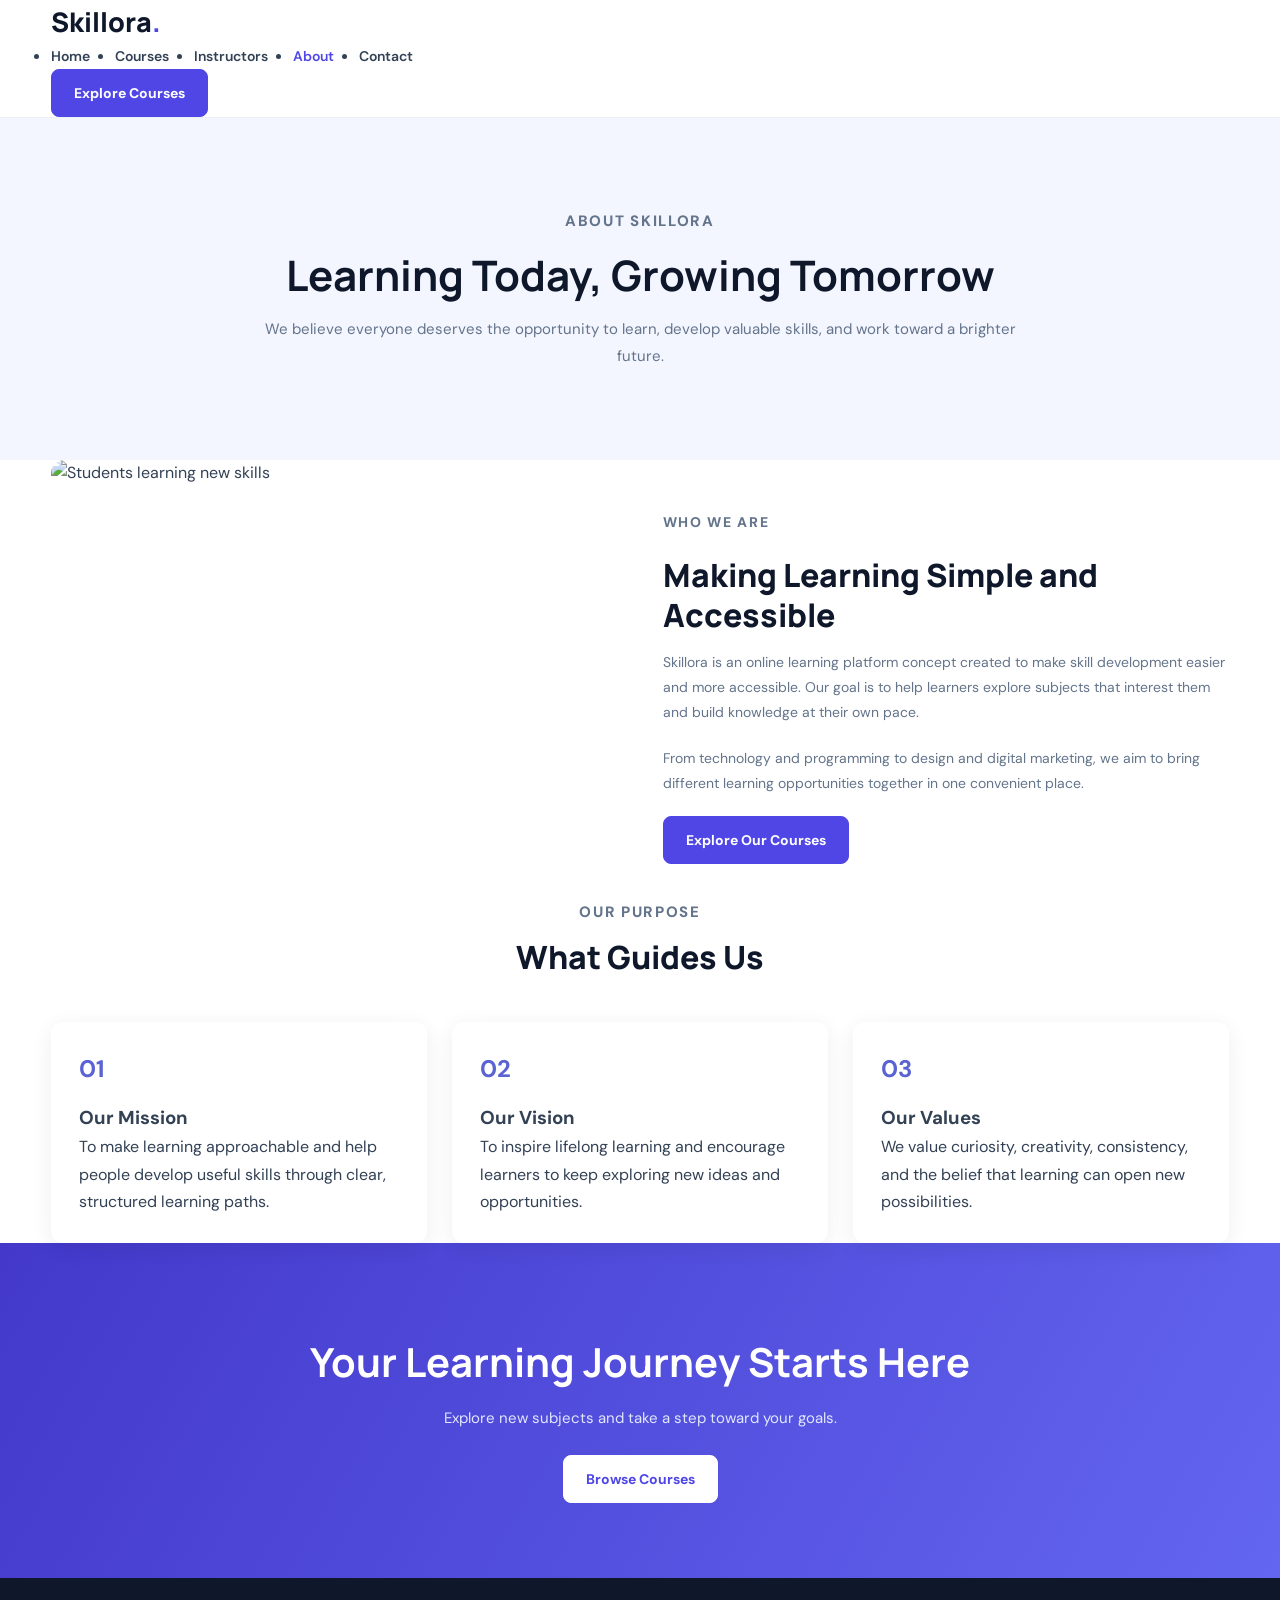
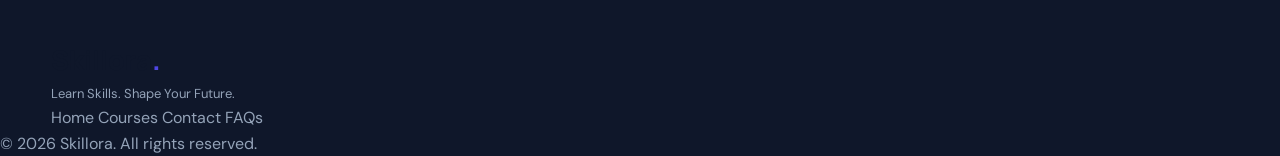
==== pages/about.html @ 46041cdc "add contact page" ====
<!DOCTYPE html>
<html lang="en">
<head>
    <meta charset="UTF-8">
    <meta name="viewport" content="width=device-width, initial-scale=1.0">
    <title>About Us | Skillora</title>
    <link rel="stylesheet" href="../style.css">
</head>
<body>

    <!-- Navbar -->
    <header class="navbar">
        <div class="container nav-container">
            <a href="../index.html" class="logo">Skillora<span>.</span></a>

            <nav>
                <ul class="nav-links">
                    <li><a href="../index.html">Home</a></li>
                    <li><a href="courses.html">Courses</a></li>
                    <li><a href="instructors.html">Instructors</a></li>
                    <li><a href="about.html" class="active">About</a></li>
                    <li><a href="contact.html">Contact</a></li>
                </ul>
            </nav>

            <a href="courses.html" class="btn btn-primary">Explore Courses</a>
        </div>
    </header>

    <!-- Hero -->
    <section class="page-hero">
        <div class="container">
            <p class="section-label">ABOUT SKILLORA</p>
            <h1>Learning Today, Growing Tomorrow</h1>
            <p>
                We believe everyone deserves the opportunity to learn,
                develop valuable skills, and work toward a brighter future.
            </p>
        </div>
    </section>

    <!-- About Content -->
    <section class="about-section section-padding">
        <div class="container about-container">

            <div class="about-image">
                <img src="../assets/images/learning.jpg"
                     alt="Students learning new skills">
            </div>

            <div class="about-content">
                <p class="section-label">WHO WE ARE</p>
                <h2>Making Learning Simple and Accessible</h2>

                <p>
                    Skillora is an online learning platform concept created
                    to make skill development easier and more accessible.
                    Our goal is to help learners explore subjects that interest
                    them and build knowledge at their own pace.
                </p>

                <p>
                    From technology and programming to design and digital
                    marketing, we aim to bring different learning opportunities
                    together in one convenient place.
                </p>

                <a href="courses.html" class="btn btn-primary">
                    Explore Our Courses
                </a>
            </div>

        </div>
    </section>

    <!-- Mission and Vision -->
    <section class="features-section section-padding">
        <div class="container">

            <div class="section-heading">
                <p class="section-label">OUR PURPOSE</p>
                <h2>What Guides Us</h2>
            </div>

            <div class="features-grid">

                <div class="feature-card">
                    <div class="feature-icon">01</div>
                    <h3>Our Mission</h3>
                    <p>
                        To make learning approachable and help people develop
                        useful skills through clear, structured learning paths.
                    </p>
                </div>

                <div class="feature-card">
                    <div class="feature-icon">02</div>
                    <h3>Our Vision</h3>
                    <p>
                        To inspire lifelong learning and encourage learners
                        to keep exploring new ideas and opportunities.
                    </p>
                </div>

                <div class="feature-card">
                    <div class="feature-icon">03</div>
                    <h3>Our Values</h3>
                    <p>
                        We value curiosity, creativity, consistency, and
                        the belief that learning can open new possibilities.
                    </p>
                </div>

            </div>
        </div>
    </section>

    <!-- CTA -->
    <section class="cta-section">
        <div class="container">
            <h2>Your Learning Journey Starts Here</h2>
            <p>Explore new subjects and take a step toward your goals.</p>
            <a href="courses.html" class="btn btn-light">Browse Courses</a>
        </div>
    </section>

    <!-- Footer -->
    <footer class="footer">
        <div class="container footer-container">
            <div class="footer-brand">
                <a href="../index.html" class="logo">Skillora<span>.</span></a>
                <p>Learn Skills. Shape Your Future.</p>
            </div>

            <div class="footer-links">
                <a href="../index.html">Home</a>
                <a href="courses.html">Courses</a>
                <a href="contact.html">Contact</a>
                <a href="faq.html">FAQs</a>
            </div>
        </div>

        <div class="footer-bottom">
            <p>&copy; 2026 Skillora. All rights reserved.</p>
        </div>
    </footer>

</body>
</html>
---- style.css ----
@import url('https://fonts.googleapis.com/css2?family=DM+Sans:wght@400;500;600;700&family=Manrope:wght@400;500;600;700;800&display=swap');

/* Reset */

* {
    margin: 0;
    padding: 0;
    box-sizing: border-box;
}

html {
    scroll-behavior: smooth;
}

body {
    font-family: 'DM Sans', sans-serif;
    color: #334155;
    background: #ffffff;
    line-height: 1.6;
}

a {
    text-decoration: none;
    color: inherit;
}

img {
    display: block;
    width: 100%;
}

:root {
    --primary: #4f46e5;
    --primary-dark: #3730a3;
    --dark: #0f172a;
    --text: #334155;
    --muted: #64748b;
    --bg: #f8fafc;
    --border: #e2e8f0;
    --white: #ffffff;
    --accent: #f59e0b;
}

.container {
    width: min(1180px, 92%);
    margin: 0 auto;
}

/* Navbar */

.navbar {
    background: #ffffff;
    border-bottom: 1px solid #eef0f5;
    position: sticky;
    top: 0;
    z-index: 100;
}

.nav-content {
    min-height: 78px;
    display: flex;
    align-items: center;
    justify-content: space-between;
    gap: 25px;
}

.logo,
.footer-logo {
    font-family: 'Manrope', sans-serif;
    font-size: 27px;
    font-weight: 800;
    color: var(--dark);
    white-space: nowrap;
}

.logo span,
.footer-logo span {
    color: var(--primary);
}

.nav-links {
    display: flex;
    align-items: center;
    flex-wrap: wrap;
    gap: 25px;
}

.nav-links a {
    font-size: 14px;
    font-weight: 600;
    transition: color 0.2s;
}

.nav-links a:hover,
.nav-links a.active {
    color: var(--primary);
}

/* Buttons */

.btn {
    display: inline-block;
    padding: 12px 22px;
    background: var(--primary);
    color: #ffffff;
    border: 1px solid var(--primary);
    border-radius: 8px;
    font-weight: 700;
    font-size: 14px;
    transition: 0.25s;
}

.btn:hover {
    background: var(--primary-dark);
    border-color: var(--primary-dark);
    transform: translateY(-2px);
}

.btn-outline {
    background: transparent;
    border-color: var(--border);
    color: var(--dark);
}

.btn-outline:hover {
    background: #f1f5f9;
    border-color: #cbd5e1;
    color: var(--dark);
}

.btn-light {
    background: #ffffff;
    border-color: #ffffff;
    color: var(--primary);
}

.btn-light:hover {
    background: #eef2ff;
    border-color: #eef2ff;
    color: var(--primary-dark);
}

.nav-btn {
    white-space: nowrap;
}

/* Hero */

.hero {
    padding: 75px 0;
    background: linear-gradient(120deg, #f5f3ff 0%, #ffffff 65%, #eef2ff 100%);
    overflow: hidden;
}

.hero-content {
    display: grid;
    grid-template-columns: 1.1fr 0.9fr;
    align-items: center;
    gap: 55px;
}

.hero-text {
    max-width: 650px;
}

.hero-label,
.section-label,
.subtitle {
    color: var(--primary);
    font-size: 12px;
    font-weight: 800;
    letter-spacing: 1.7px;
}

.hero h1 {
    font-family: 'Manrope', sans-serif;
    font-size: clamp(38px, 4.5vw, 58px);
    font-weight: 800;
    line-height: 1.15;
    color: var(--dark);
    margin: 20px 0;
}

.hero h1 span {
    color: var(--primary);
}

.hero-text > p {
    font-size: 16px;
    color: var(--muted);
    max-width: 540px;
    margin-bottom: 28px;
}

.hero-buttons {
    display: flex;
    flex-wrap: wrap;
    gap: 12px;
}

.hero-image {
    position: relative;
}

.hero-image > img {
    height: 440px;
    object-fit: cover;
    border-radius: 24px;
    box-shadow: 0 25px 60px rgba(79, 70, 229, 0.16);
}

.floating-card {
    position: absolute;
    bottom: 25px;
    left: -30px;
    display: flex;
    align-items: center;
    gap: 13px;
    padding: 16px 20px;
    background: #ffffff;
    border-radius: 14px;
    box-shadow: 0 12px 35px rgba(15, 23, 42, 0.12);
}

.floating-icon {
    width: 40px;
    height: 40px;
    display: grid;
    place-items: center;
    border-radius: 12px;
    background: #dcfce7;
    color: #15803d;
    font-weight: 800;
}

.floating-card h4 {
    color: var(--dark);
    font-size: 14px;
}

.floating-card p {
    color: var(--muted);
    font-size: 12px;
}

.hero-stats {
    display: flex;
    flex-wrap: wrap;
    gap: 35px;
    margin-top: 38px;
}

.hero-stats h3 {
    font-family: 'Manrope', sans-serif;
    color: var(--dark);
    font-size: 24px;
}

.hero-stats p {
    color: var(--muted);
    font-size: 12px;
}

/* Sections */

.section {
    padding: 85px 0;
}

.light-bg {
    background: var(--bg);
}

.section-heading {
    text-align: center;
    margin-bottom: 42px;
}

.section-heading h2,
.about-content h2 {
    font-family: 'Manrope', sans-serif;
    color: var(--dark);
    font-size: clamp(27px, 3vw, 36px);
    font-weight: 800;
    line-height: 1.25;
    margin: 10px 0;
}

.section-heading > p {
    color: var(--muted);
    font-size: 15px;
}

.center-button {
    text-align: center;
    margin-top: 38px;
}

/* Categories */

.category-grid {
    display: grid;
    grid-template-columns: repeat(4, 1fr);
    gap: 22px;
}

.category-card {
    padding: 25px;
    background: #ffffff;
    border: 1px solid var(--border);
    border-radius: 16px;
    transition: 0.25s;
}

.category-card:hover {
    transform: translateY(-5px);
    box-shadow: 0 15px 35px rgba(15, 23, 42, 0.08);
    border-color: #c7d2fe;
}

.category-icon {
    width: 52px;
    height: 52px;
    display: grid;
    place-items: center;
    border-radius: 14px;
    font-weight: 800;
    margin-bottom: 20px;
}

.purple {
    color: #4f46e5;
    background: #eef2ff;
}

.orange {
    color: #c2410c;
    background: #ffedd5;
}

.green {
    color: #15803d;
    background: #dcfce7;
}

.blue {
    color: #0369a1;
    background: #e0f2fe;
}

.category-card h3 {
    color: var(--dark);
    font-size: 17px;
    margin-bottom: 8px;
}

.category-card p {
    font-size: 13px;
    color: var(--muted);
    margin-bottom: 17px;
}

.text-link {
    color: var(--primary);
    font-size: 13px;
    font-weight: 700;
}

/* Course Cards */

.course-grid {
    display: grid;
    grid-template-columns: repeat(3, 1fr);
    gap: 25px;
}

.course-card {
    overflow: hidden;
    border: 1px solid var(--border);
    border-radius: 18px;
    background: #ffffff;
    transition: 0.25s;
}

.course-card:hover {
    transform: translateY(-5px);
    box-shadow: 0 18px 40px rgba(15, 23, 42, 0.1);
}

.course-card > img {
    height: 220px;
    object-fit: cover;
}

.course-content {
    padding: 22px;
}

.course-tag {
    display: inline-block;
    background: #eef2ff;
    color: var(--primary);
    border-radius: 5px;
    padding: 5px 9px;
    font-size: 11px;
    font-weight: 700;
}

.course-content > h3 {
    color: var(--dark);
    font-family: 'Manrope', sans-serif;
    font-size: 19px;
    margin: 13px 0 8px;
}

.course-content > p {
    color: var(--muted);
    font-size: 13px;
    min-height: 63px;
}

.course-meta {
    display: flex;
    justify-content: space-between;
    gap: 10px;
    margin-top: 18px;
    padding-bottom: 15px;
    border-bottom: 1px solid var(--border);
    font-size: 12px;
    color: var(--muted);
}

.course-bottom {
    display: flex;
    justify-content: space-between;
    align-items: center;
    gap: 10px;
    padding-top: 15px;
}

.course-bottom h3 {
    color: var(--dark);
    font-size: 20px;
}

.course-bottom a {
    color: var(--primary);
    font-size: 12px;
    font-weight: 700;
}

/* About */

.about-grid {
    display: grid;
    grid-template-columns: 1fr 1fr;
    align-items: center;
    gap: 55px;
}

.about-image img {
    height: 440px;
    object-fit: cover;
    border-radius: 22px;
}

.about-content > p {
    color: var(--muted);
    font-size: 14px;
    margin: 15px 0;
}

.benefit {
    display: flex;
    align-items: flex-start;
    gap: 14px;
    margin: 22px 0;
}

.benefit-check {
    flex-shrink: 0;
    width: 28px;
    height: 28px;
    display: grid;
    place-items: center;
    background: #dcfce7;
    color: #15803d;
    border-radius: 50%;
    font-weight: 800;
}

.benefit h3 {
    color: var(--dark);
    font-size: 15px;
    margin-bottom: 4px;
}

.benefit p {
    color: var(--muted);
    font-size: 13px;
}

/* Instructors */

.instructor-grid {
    display: grid;
    grid-template-columns: repeat(3, 1fr);
    gap: 25px;
}

.instructor-card {
    text-align: center;
    background: #ffffff;
    padding: 25px;
    border: 1px solid var(--border);
    border-radius: 17px;
    transition: 0.25s;
}

.instructor-card:hover {
    transform: translateY(-4px);
    box-shadow: 0 12px 30px rgba(15, 23, 42, 0.08);
}

.instructor-card img {
    width: 120px;
    height: 120px;
    object-fit: cover;
    border-radius: 50%;
    margin: 0 auto 18px;
}

.instructor-card h3 {
    color: var(--dark);
    font-size: 18px;
}

.instructor-card p {
    color: var(--muted);
    font-size: 13px;
    margin-top: 5px;
}

/* CTA */

.cta-section {
    padding: 75px 0;
    text-align: center;
    background: linear-gradient(120deg, #4338ca, #6366f1);
    color: #ffffff;
}

.cta-section .section-label {
    color: #e0e7ff;
}

.cta-section h2 {
    font-family: 'Manrope', sans-serif;
    font-size: clamp(28px, 4vw, 40px);
    margin: 12px 0;
}

.cta-section p {
    max-width: 620px;
    margin: 0 auto 25px;
    color: #e0e7ff;
    font-size: 15px;
}

/* Footer */

.footer {
    background: #0f172a;
    color: #94a3b8;
    padding-top: 60px;
}

.footer-grid {
    display: grid;
    grid-template-columns: 1.7fr 1fr 1fr 1fr;
    gap: 40px;
    padding-bottom: 45px;
}

.footer-logo {
    display: inline-block;
    color: #ffffff;
    margin-bottom: 15px;
}

.footer-brand p {
    max-width: 300px;
    font-size: 13px;
    line-height: 1.8;
}

.footer h3 {
    color: #ffffff;
    font-size: 15px;
    margin-bottom: 17px;
}

.footer-grid > div > a:not(.footer-logo) {
    display: block;
    width: fit-content;
    color: #94a3b8;
    font-size: 13px;
    margin: 10px 0;
    transition: 0.2s;
}

.footer-grid > div > a:hover {
    color: #ffffff;
}

.footer-grid > div > p:not(.footer-brand p) {
    font-size: 13px;
    margin: 8px 0;
}

.copyright {
    display: flex;
    justify-content: space-between;
    flex-wrap: wrap;
    gap: 12px;
    padding: 20px 0;
    border-top: 1px solid #263244;
    font-size: 12px;
}

/* Inner Page Hero */

.page-hero {
    padding: 90px 0;
    background: linear-gradient(120deg, #f5f3ff, #eef2ff);
    text-align: center;
}

.page-hero h1 {
    font-family: 'Manrope', sans-serif;
    font-size: clamp(34px, 5vw, 48px);
    line-height: 1.2;
    color: var(--dark);
    margin: 12px 0;
}

.page-hero p {
    color: var(--muted);
    font-size: 15px;
}

/* Forms */

.contact-grid {
    display: grid;
    grid-template-columns: 0.8fr 1.2fr;
    gap: 35px;
}

.contact-info,
.contact-form {
    padding: 30px;
    background: #ffffff;
    border: 1px solid var(--border);
    border-radius: 16px;
}

.contact-info h2,
.contact-form h2 {
    color: var(--dark);
    font-family: 'Manrope', sans-serif;
    margin-bottom: 15px;
}

.contact-info p {
    color: var(--muted);
    font-size: 14px;
    margin-bottom: 15px;
}

.contact-form label {
    display: block;
    color: var(--dark);
    font-size: 13px;
    font-weight: 700;
    margin: 15px 0 6px;
}

.contact-form input,
.contact-form select,
.contact-form textarea {
    display: block;
    width: 100%;
    padding: 12px;
    border: 1px solid #cbd5e1;
    border-radius: 8px;
    font: inherit;
    font-size: 14px;
    outline: none;
}

.contact-form input:focus,
.contact-form select:focus,
.contact-form textarea:focus {
    border-color: var(--primary);
    box-shadow: 0 0 0 3px #4f46e51a;
}

.contact-form textarea {
    min-height: 140px;
    resize: vertical;
}

.contact-form button {
    margin-top: 20px;
    cursor: pointer;
}

/* FAQ */

.faq-list {
    max-width: 850px;
    margin: 0 auto;
}

.faq-list details {
    padding: 20px;
    border: 1px solid var(--border);
    border-radius: 12px;
    background: #ffffff;
    margin-bottom: 14px;
}

.faq-list summary {
    color: var(--dark);
    font-weight: 700;
    cursor: pointer;
}

.faq-list details p {
    color: var(--muted);
    font-size: 14px;
    margin-top: 12px;
}

/* Responsive */

@media (max-width: 1000px) {
    .nav-content {
        flex-wrap: wrap;
        justify-content: center;
        padding: 15px 0;
    }

    .nav-links {
        justify-content: center;
        gap: 15px;
    }

    .category-grid {
        grid-template-columns: repeat(2, 1fr);
    }

    .hero-content {
        gap: 30px;
    }

    .hero-image > img {
        height: 370px;
    }

    .footer-grid {
        grid-template-columns: repeat(2, 1fr);
    }
}

@media (max-width: 700px) {
    .nav-content {
        flex-direction: column;
        gap: 14px;
    }

    .nav-links {
        gap: 10px 16px;
        font-size: 13px;
    }

    .nav-btn {
        display: none;
    }

    .hero {
        padding: 55px 0;
    }

    .hero-content,
    .about-grid,
    .contact-grid {
        grid-template-columns: 1fr;
    }

    .hero h1 {
        font-size: 39px;
    }

    .hero-image > img {
        height: 320px;
    }

    .floating-card {
        left: 10px;
        bottom: 12px;
    }

    .hero-stats {
        gap: 22px;
    }

    .section {
        padding: 60px 0;
    }

    .section-heading {
        margin-bottom: 30px;
    }

    .category-grid,
    .course-grid,
    .instructor-grid {
        grid-template-columns: 1fr;
    }

    .about-image img {
        height: 320px;
    }

    .footer-grid {
        grid-template-columns: 1fr;
        gap: 30px;
    }

    .copyright {
        flex-direction: column;
    }

    .page-hero {
        padding: 65px 0;
    }
}

@media (max-width: 400px) {
    .hero h1 {
        font-size: 33px;
    }

    .hero-buttons {
        flex-direction: column;
        align-items: flex-start;
    }

    .hero-stats {
        gap: 15px;
    }

    .category-grid {
        grid-template-columns: 1fr;
    }

    .contact-info,
    .contact-form {
        padding: 20px;
    }
}
/* General Inner Page Hero */
.page-hero {
    padding: 90px 20px;
    text-align: center;
    background: #f3f6ff;
}

.page-hero .container {
    max-width: 800px;
    margin: 0 auto;
}

.page-hero h1 {
    font-size: 42px;
    margin: 15px 0;
}

.page-hero p {
    line-height: 1.8;
}

/* Section Headings */
.section-heading {
    text-align: center;
    margin-bottom: 45px;
}

.section-heading h2 {
    font-size: 32px;
    margin: 12px 0;
}

.section-heading p {
    line-height: 1.7;
}

/* Course Cards */
.course-grid,
.instructor-grid {
    display: grid;
    grid-template-columns: repeat(3, minmax(0, 1fr));
    gap: 28px;
}

.course-card,
.instructor-card {
    background: #ffffff;
    border-radius: 12px;
    overflow: hidden;
    box-shadow: 0 5px 22px rgba(0, 0, 0, 0.08);
}

.course-card img,
.instructor-card img {
    width: 100%;
    height: 220px;
    object-fit: cover;
    display: block;
}

.course-content,
.instructor-content {
    padding: 22px;
}

.course-content h3,
.instructor-content h3 {
    margin: 12px 0;
}

.course-content p,
.instructor-content p {
    line-height: 1.7;
}

.course-category,
.instructor-role {
    color: #5b63d3;
    font-weight: 600;
}

.course-footer {
    display: flex;
    justify-content: space-between;
    align-items: center;
    margin-top: 20px;
    gap: 10px;
}

.course-price {
    font-size: 20px;
    font-weight: 700;
}

/* About Page */
.about-container {
    display: grid;
    grid-template-columns: repeat(2, minmax(0, 1fr));
    align-items: center;
    gap: 45px;
}

.about-image img {
    width: 100%;
    min-height: 300px;
    max-height: 450px;
    object-fit: cover;
    border-radius: 14px;
}

.about-content h2,
.contact-info h2 {
    font-size: 32px;
    margin: 15px 0;
}

.about-content p,
.contact-info > p {
    line-height: 1.8;
    margin-bottom: 20px;
}

/* Feature Cards */
.features-grid {
    display: grid;
    grid-template-columns: repeat(3, minmax(0, 1fr));
    gap: 25px;
}

.feature-card {
    padding: 28px;
    border-radius: 12px;
    background: #ffffff;
    box-shadow: 0 5px 22px rgba(0, 0, 0, 0.07);
}

.feature-icon {
    font-size: 24px;
    font-weight: 700;
    color: #5b63d3;
    margin-bottom: 15px;
}

.feature-card p {
    line-height: 1.7;
}

/* Contact Page */
.contact-container {
    display: grid;
    grid-template-columns: 0.9fr 1.1fr;
    gap: 50px;
    align-items: start;
}

.contact-detail {
    margin-top: 28px;
}

.contact-detail h3 {
    margin-bottom: 8px;
}

.contact-detail p {
    line-height: 1.7;
}

.contact-form-wrapper {
    padding: 30px;
    border-radius: 14px;
    background: #ffffff;
    box-shadow: 0 5px 25px rgba(0, 0, 0, 0.08);
}

.contact-form-wrapper h2 {
    margin-bottom: 25px;
}

.form-group {
    margin-bottom: 20px;
}

.form-group label {
    display: block;
    margin-bottom: 8px;
    font-weight: 600;
}

.form-group input,
.form-group textarea {
    width: 100%;
    padding: 13px 14px;
    border: 1px solid #d8dce5;
    border-radius: 7px;
    font: inherit;
    box-sizing: border-box;
}

.form-group textarea {
    resize: vertical;
}

.form-group input:focus,
.form-group textarea:focus {
    outline: 2px solid #777ee8;
    border-color: transparent;
}

.contact-form button {
    border: none;
    cursor: pointer;
}

.form-note,
.demo-note {
    margin-top: 18px;
    font-size: 14px;
    line-height: 1.6;
    color: #666666;
}

/* FAQ Page */
.faq-container {
    max-width: 850px;
    margin: 0 auto;
}

.faq-list {
    display: flex;
    flex-direction: column;
    gap: 16px;
}

.faq-item {
    padding: 22px 25px;
    border: 1px solid #e2e5ee;
    border-radius: 10px;
    background: #ffffff;
}

.faq-item summary {
    cursor: pointer;
    font-size: 18px;
    font-weight: 600;
    line-height: 1.6;
}

.faq-item p {
    line-height: 1.8;
    margin-top: 15px;
}

.faq-contact {
    margin-top: 45px;
    padding: 30px;
    text-align: center;
    background: #f3f6ff;
    border-radius: 12px;
}

.faq-contact h3 {
    margin-bottom: 12px;
}

.faq-contact p {
    margin-bottom: 20px;
}

/* Text Links */
.text-link {
    display: inline-block;
    margin-top: 12px;
    color: #5b63d3;
    font-weight: 600;
    text-decoration: none;
}

.text-link:hover {
    text-decoration: underline;
}

/* Responsive Design */
@media (max-width: 900px) {
    .course-grid,
    .instructor-grid,
    .features-grid {
        grid-template-columns: repeat(2, minmax(0, 1fr));
    }

    .about-container,
    .contact-container {
        grid-template-columns: 1fr;
    }

    .page-hero h1 {
        font-size: 34px;
    }
}

@media (max-width: 600px) {
    .course-grid,
    .instructor-grid,
    .features-grid {
        grid-template-columns: 1fr;
    }

    .page-hero {
        padding: 65px 18px;
    }

    .page-hero h1 {
        font-size: 29px;
    }

    .section-heading h2,
    .about-content h2,
    .contact-info h2 {
        font-size: 26px;
    }

    .contact-form-wrapper {
        padding: 22px;
    }

    .faq-item {
        padding: 18px;
    }
}
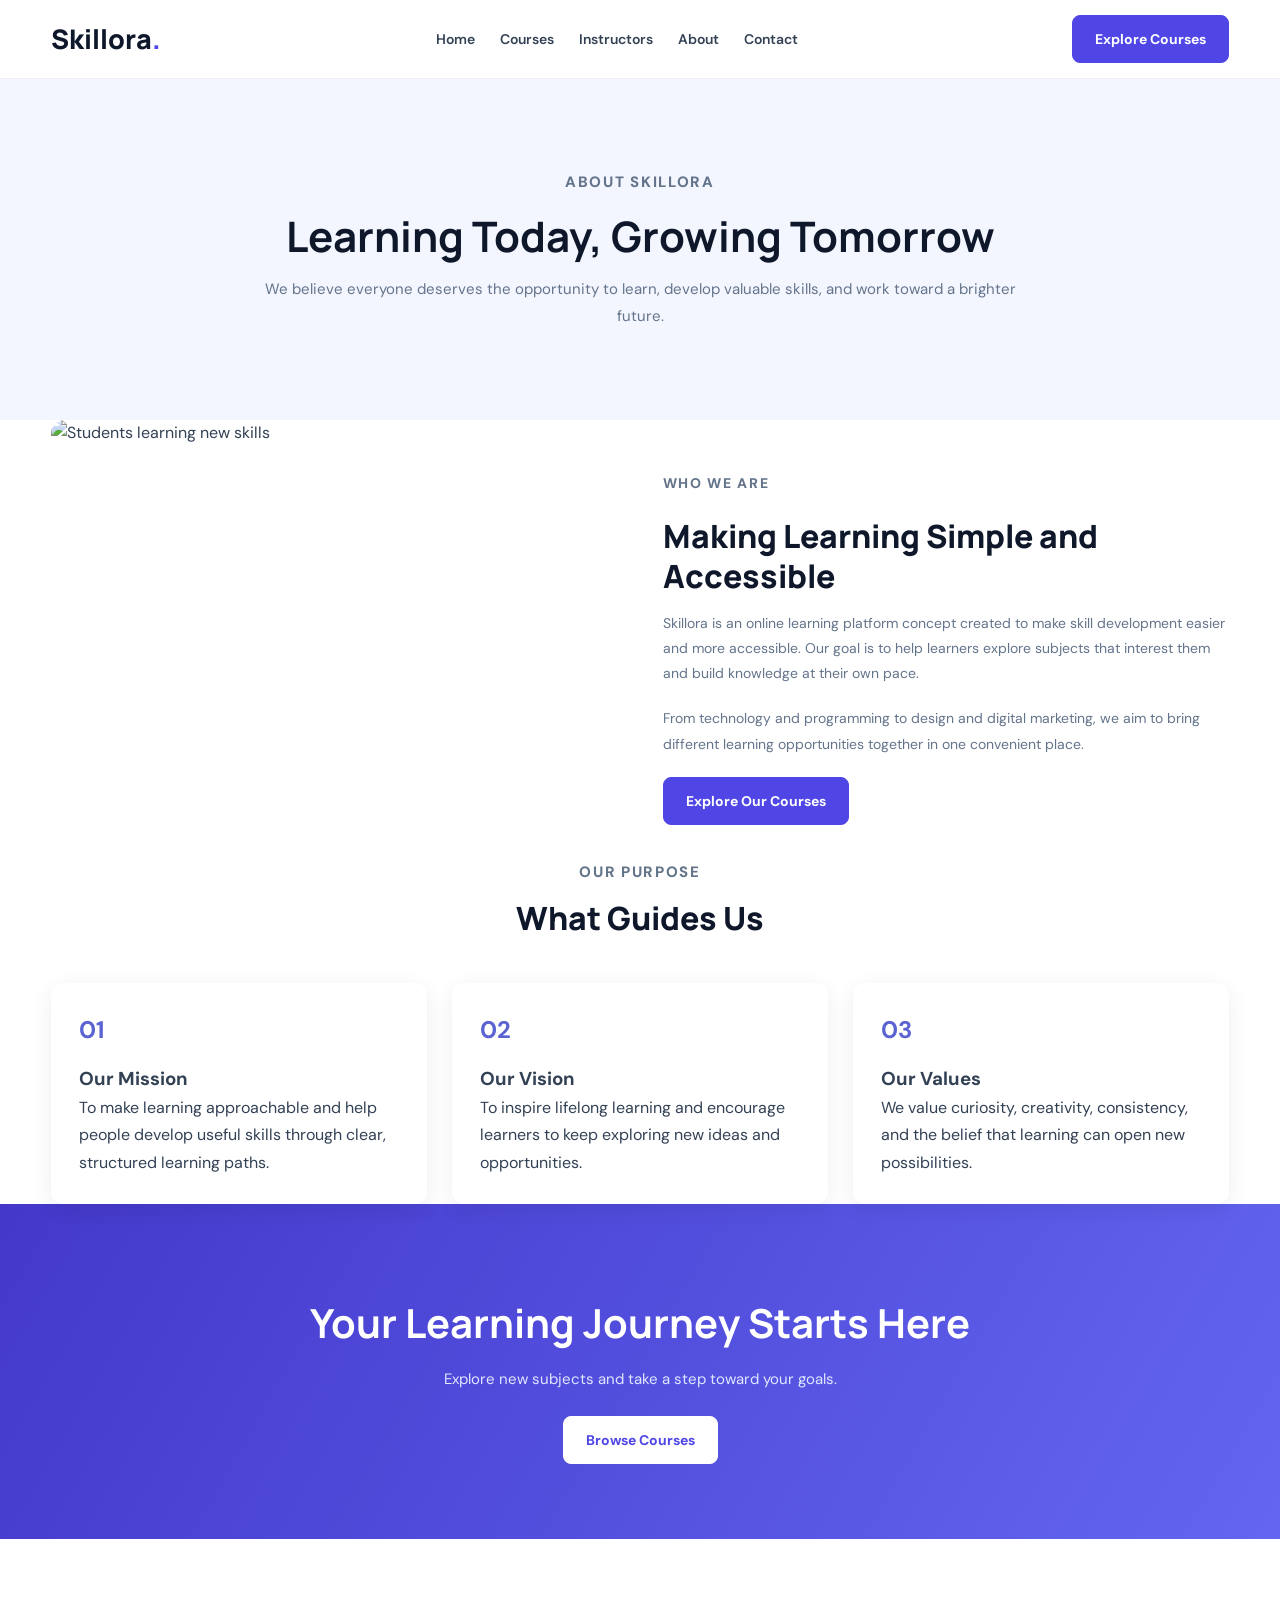
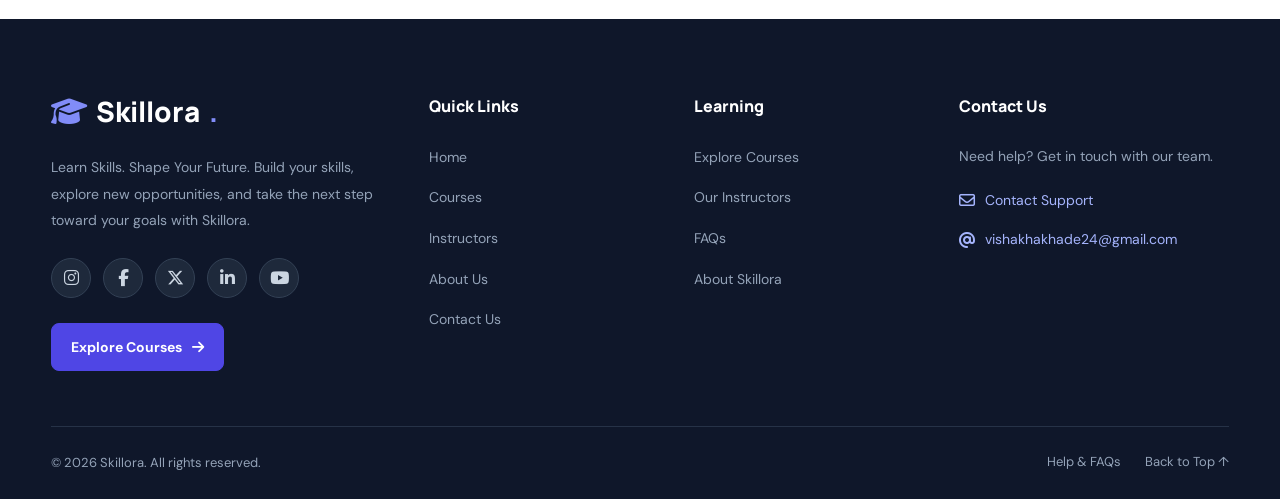
==== commit 791f3f47: "update project" ====
--- a/pages/about.html
+++ b/pages/about.html
@@ -5,27 +5,51 @@
     <meta name="viewport" content="width=device-width, initial-scale=1.0">
     <title>About Us | Skillora</title>
     <link rel="stylesheet" href="../style.css">
+    <link
+    rel="stylesheet"
+    href="https://cdnjs.cloudflare.com/ajax/libs/font-awesome/6.7.2/css/all.min.css"
+>
 </head>
 <body>
-
-    <!-- Navbar -->
-    <header class="navbar">
-        <div class="container nav-container">
-            <a href="../index.html" class="logo">Skillora<span>.</span></a>
-
-            <nav>
-                <ul class="nav-links">
-                    <li><a href="../index.html">Home</a></li>
-                    <li><a href="courses.html">Courses</a></li>
-                    <li><a href="instructors.html">Instructors</a></li>
-                    <li><a href="about.html" class="active">About</a></li>
-                    <li><a href="contact.html">Contact</a></li>
-                </ul>
-            </nav>
-
-            <a href="courses.html" class="btn btn-primary">Explore Courses</a>
-        </div>
-    </header>
+<header class="navbar">
+    <div class="nav-container">
+
+        <a href="../index.html" class="logo">
+            Skillora<span>.</span>
+        </a>
+
+        <nav>
+            <ul class="nav-links">
+
+                <li>
+                    <a href="../index.html">Home</a>
+                </li>
+
+                <li>
+                    <a href="courses.html">Courses</a>
+                </li>
+
+                <li>
+                    <a href="instructors.html">Instructors</a>
+                </li>
+
+                <li>
+                    <a href="about.html">About</a>
+                </li>
+
+                <li>
+                    <a href="contact.html">Contact</a>
+                </li>
+
+            </ul>
+        </nav>
+
+        <a href="courses.html" class="btn-primary">
+            Explore Courses
+        </a>
+
+    </div>
+</header>
 
     <!-- Hero -->
     <section class="page-hero">
@@ -125,25 +149,139 @@
     </section>
 
     <!-- Footer -->
-    <footer class="footer">
-        <div class="container footer-container">
-            <div class="footer-brand">
-                <a href="../index.html" class="logo">Skillora<span>.</span></a>
-                <p>Learn Skills. Shape Your Future.</p>
-            </div>
-
-            <div class="footer-links">
-                <a href="../index.html">Home</a>
-                <a href="courses.html">Courses</a>
-                <a href="contact.html">Contact</a>
-                <a href="faq.html">FAQs</a>
-            </div>
-        </div>
-
-        <div class="footer-bottom">
-            <p>&copy; 2026 Skillora. All rights reserved.</p>
-        </div>
-    </footer>
-
+   <!-- Footer -->
+<footer class="site-footer" id="site-footer">
+
+    <div class="footer-container">
+
+        <!-- Brand and Social Media -->
+        <div class="footer-brand">
+
+            <a href="index.html" class="footer-logo">
+                <i class="fa-solid fa-graduation-cap"></i>
+                Skillora<span>.</span>
+            </a>
+
+            <p class="footer-description">
+                Learn Skills. Shape Your Future.
+                Build your skills, explore new opportunities,
+                and take the next step toward your goals with Skillora.
+            </p>
+
+            <div class="footer-socials">
+
+                <a href="https://www.instagram.com/"
+                   target="_blank"
+                   rel="noopener noreferrer"
+                   aria-label="Instagram">
+                    <i class="fa-brands fa-instagram"></i>
+                </a>
+
+                <a href="https://www.facebook.com/"
+                   target="_blank"
+                   rel="noopener noreferrer"
+                   aria-label="Facebook">
+                    <i class="fa-brands fa-facebook-f"></i>
+                </a>
+
+                <a href="https://x.com/"
+                   target="_blank"
+                   rel="noopener noreferrer"
+                   aria-label="X">
+                    <i class="fa-brands fa-x-twitter"></i>
+                </a>
+
+                <a href="https://www.linkedin.com/"
+                   target="_blank"
+                   rel="noopener noreferrer"
+                   aria-label="LinkedIn">
+                    <i class="fa-brands fa-linkedin-in"></i>
+                </a>
+
+                <a href="https://www.youtube.com/"
+                   target="_blank"
+                   rel="noopener noreferrer"
+                   aria-label="YouTube">
+                    <i class="fa-brands fa-youtube"></i>
+                </a>
+
+            </div>
+
+            <a href="pages/courses.html" class="footer-cta">
+                Explore Courses <i class="fa-solid fa-arrow-right"></i>
+            </a>
+
+        </div>
+
+
+        <!-- Quick Links -->
+        <div class="footer-column">
+
+            <h3>Quick Links</h3>
+
+            <ul>
+                <li><a href="index.html">Home</a></li>
+                <li><a href="pages/courses.html">Courses</a></li>
+                <li><a href="pages/instructors.html">Instructors</a></li>
+                <li><a href="pages/about.html">About Us</a></li>
+                <li><a href="pages/contact.html">Contact Us</a></li>
+            </ul>
+
+        </div>
+
+
+        <!-- Learning -->
+        <div class="footer-column">
+
+            <h3>Learning</h3>
+
+            <ul>
+                <li><a href="pages/courses.html">Explore Courses</a></li>
+                <li><a href="pages/instructors.html">Our Instructors</a></li>
+                <li><a href="pages/faq.html">FAQs</a></li>
+                <li><a href="pages/about.html">About Skillora</a></li>
+            </ul>
+
+        </div>
+
+
+        <!-- Contact -->
+        <div class="footer-column footer-contact">
+
+            <h3>Contact Us</h3>
+
+            <p>Need help? Get in touch with our team.</p>
+
+            <a href="pages/contact.html" class="footer-contact-link">
+                <i class="fa-regular fa-envelope"></i>
+                Contact Support
+            </a>
+
+            <!-- Replace with your real email -->
+            <a href="mailto:vishakhakhade24@gmail.com" class="footer-email">
+                <i class="fa-solid fa-at"></i>
+               vishakhakhade24@gmail.com
+            </a>
+
+        </div>
+
+    </div>
+
+
+    <!-- Bottom Footer -->
+    <div class="footer-bottom">
+
+        <p>
+            &copy; 2026 Skillora. All rights reserved.
+        </p>
+
+        <div class="footer-bottom-links">
+            <a href="pages/faq.html">Help & FAQs</a>
+            <a href="#top">Back to Top ↑</a>
+        </div>
+
+    </div>
+
+</footer>
 </body>
 </html>
--- a/style.css
+++ b/style.css
@@ -47,55 +47,135 @@
 }
 
 /* Navbar */
-
 .navbar {
+    width: 100%;
     background: #ffffff;
     border-bottom: 1px solid #eef0f5;
     position: sticky;
     top: 0;
-    z-index: 100;
-}
-
-.nav-content {
+    z-index: 1000;
+}
+
+.nav-container {
+    width: min(1180px, 92%);
     min-height: 78px;
+    margin: 0 auto;
     display: flex;
     align-items: center;
     justify-content: space-between;
-    gap: 25px;
-}
-
-.logo,
-.footer-logo {
+    gap: 30px;
+}
+
+/* Logo */
+
+.logo {
     font-family: 'Manrope', sans-serif;
     font-size: 27px;
     font-weight: 800;
-    color: var(--dark);
+    color: #0f172a;
     white-space: nowrap;
-}
-
-.logo span,
-.footer-logo span {
-    color: var(--primary);
-}
+    text-decoration: none;
+}
+
+.logo span {
+    color: #4f46e5;
+}
+
+/* Navigation Links */
 
 .nav-links {
     display: flex;
     align-items: center;
-    flex-wrap: wrap;
+    justify-content: center;
     gap: 25px;
+    list-style: none;
+    margin: 0;
+    padding: 0;
+}
+
+.nav-links li {
+    list-style: none;
 }
 
 .nav-links a {
+    color: #334155;
     font-size: 14px;
     font-weight: 600;
-    transition: color 0.2s;
+    text-decoration: none;
+    white-space: nowrap;
+    transition: color 0.3s ease;
 }
 
 .nav-links a:hover,
 .nav-links a.active {
-    color: var(--primary);
-}
-
+    color: #4f46e5;
+}
+
+/* Explore Courses Button */
+
+.nav-container .btn-primary {
+    display: inline-block;
+    padding: 12px 22px;
+    background: #4f46e5;
+    color: #ffffff;
+    border: 1px solid #4f46e5;
+    border-radius: 8px;
+    font-size: 14px;
+    font-weight: 700;
+    text-decoration: none;
+    white-space: nowrap;
+    transition: 0.25s ease;
+}
+
+.nav-container .btn-primary:hover {
+    background: #3730a3;
+    border-color: #3730a3;
+    transform: translateY(-2px);
+}
+
+/* Tablet Responsive */
+
+@media (max-width: 1000px) {
+    .nav-container {
+        flex-wrap: wrap;
+        justify-content: center;
+        padding: 15px 0;
+        gap: 18px;
+    }
+
+    .nav-links {
+        flex-wrap: wrap;
+        justify-content: center;
+        gap: 15px 20px;
+    }
+}
+
+/* Mobile Responsive */
+
+@media (max-width: 600px) {
+    .nav-container {
+        flex-direction: column;
+        gap: 15px;
+        padding: 18px 0;
+    }
+
+    .logo {
+        font-size: 25px;
+    }
+
+    .nav-links {
+        gap: 12px 16px;
+    }
+
+    .nav-links a {
+        font-size: 13px;
+    }
+
+    .nav-container .btn-primary {
+        padding: 10px 18px;
+        font-size: 13px;
+    }
+}
 /* Buttons */
 
 .btn {
@@ -569,65 +649,315 @@
 
 /* Footer */
 
-.footer {
+/* =====================================
+   SKILLORA FOOTER
+===================================== */
+
+.site-footer {
+    width: 100%;
+    margin-top: 80px;
+    padding-top: 70px;
     background: #0f172a;
+    color: #cbd5e1;
+    font-family: 'DM Sans', sans-serif;
+}
+
+
+/* Main Footer Layout */
+
+.footer-container {
+    width: min(1180px, 92%);
+    margin: 0 auto;
+    padding-bottom: 55px;
+
+    display: grid;
+    grid-template-columns: 1.5fr 1fr 1fr 1.2fr;
+    gap: 40px;
+}
+
+
+/* Logo */
+
+.footer-logo {
+    display: inline-flex;
+    align-items: center;
+    gap: 9px;
+
+    margin-bottom: 20px;
+
+    color: #ffffff;
+    font-family: 'Manrope', sans-serif;
+    font-size: 28px;
+    font-weight: 800;
+    text-decoration: none;
+}
+
+.footer-logo > i {
+    color: #818cf8;
+    font-size: 29px;
+}
+
+.footer-logo span {
+    color: #818cf8;
+}
+
+
+/* Description */
+
+.footer-description {
+    max-width: 330px;
+    margin-bottom: 24px;
+
     color: #94a3b8;
-    padding-top: 60px;
-}
-
-.footer-grid {
-    display: grid;
-    grid-template-columns: 1.7fr 1fr 1fr 1fr;
-    gap: 40px;
-    padding-bottom: 45px;
-}
-
-.footer-logo {
-    display: inline-block;
+    font-size: 14px;
+    line-height: 1.9;
+}
+
+
+/* Social Media Icons */
+
+.footer-socials {
+    display: flex;
+    align-items: center;
+    flex-wrap: wrap;
+    gap: 12px;
+    margin-bottom: 25px;
+}
+
+.footer-socials a {
+    width: 40px;
+    height: 40px;
+
+    display: inline-flex;
+    align-items: center;
+    justify-content: center;
+
+    background: #1e293b;
+    border: 1px solid #334155;
+    border-radius: 50%;
+
+    color: #cbd5e1;
+    font-size: 17px;
+    text-decoration: none;
+
+    transition: 0.3s ease;
+}
+
+.footer-socials a:hover {
+    background: #4f46e5;
+    border-color: #4f46e5;
     color: #ffffff;
-    margin-bottom: 15px;
-}
-
-.footer-brand p {
-    max-width: 300px;
+    transform: translateY(-4px);
+}
+
+
+/* Explore Courses Button */
+
+.footer-cta {
+    display: inline-flex;
+    align-items: center;
+    gap: 10px;
+
+    padding: 12px 19px;
+
+    background: #4f46e5;
+    border: 1px solid #4f46e5;
+    border-radius: 8px;
+
+    color: #ffffff;
+    font-size: 14px;
+    font-weight: 700;
+    text-decoration: none;
+
+    transition: 0.3s ease;
+}
+
+.footer-cta:hover {
+    background: #3730a3;
+    border-color: #3730a3;
+    transform: translateY(-2px);
+}
+
+
+/* Footer Columns */
+
+.footer-column h3 {
+    margin: 5px 0 24px;
+
+    color: #ffffff;
+    font-family: 'Manrope', sans-serif;
+    font-size: 16px;
+    font-weight: 800;
+}
+
+.footer-column ul {
+    display: flex;
+    flex-direction: column;
+    gap: 15px;
+
+    margin: 0;
+    padding: 0;
+    list-style: none;
+}
+
+.footer-column li {
+    margin: 0;
+    padding: 0;
+}
+
+.footer-column ul a {
+    color: #94a3b8;
+    font-size: 14px;
+    text-decoration: none;
+
+    transition: 0.25s ease;
+}
+
+.footer-column ul a:hover {
+    padding-left: 5px;
+    color: #a5b4fc;
+}
+
+
+/* Contact Links */
+
+.footer-contact p {
+    margin-bottom: 20px;
+
+    color: #94a3b8;
+    font-size: 14px;
+    line-height: 1.8;
+}
+
+.footer-column .footer-contact-link,
+.footer-column .footer-email {
+    display: flex;
+    align-items: center;
+    gap: 10px;
+
+    margin-bottom: 17px;
+
+    color: #a5b4fc;
+    font-size: 14px;
+    text-decoration: none;
+
+    overflow-wrap: anywhere;
+    transition: 0.25s ease;
+}
+
+.footer-column .footer-contact-link:hover,
+.footer-column .footer-email:hover {
+    color: #ffffff;
+}
+
+.footer-contact-link i,
+.footer-email i {
+    font-size: 16px;
+}
+
+
+/* Footer Bottom */
+
+.footer-bottom {
+    width: min(1180px, 92%);
+    margin: 0 auto;
+    padding: 24px 0;
+
+    border-top: 1px solid #263247;
+
+    display: flex;
+    align-items: center;
+    justify-content: space-between;
+    gap: 20px;
+}
+
+.footer-bottom p {
+    margin: 0;
+    color: #94a3b8;
     font-size: 13px;
     line-height: 1.8;
 }
 
-.footer h3 {
-    color: #ffffff;
-    font-size: 15px;
-    margin-bottom: 17px;
-}
-
-.footer-grid > div > a:not(.footer-logo) {
-    display: block;
-    width: fit-content;
+.footer-bottom-links {
+    display: flex;
+    align-items: center;
+    flex-wrap: wrap;
+    gap: 24px;
+}
+
+.footer-bottom-links a {
     color: #94a3b8;
     font-size: 13px;
-    margin: 10px 0;
-    transition: 0.2s;
-}
-
-.footer-grid > div > a:hover {
-    color: #ffffff;
-}
-
-.footer-grid > div > p:not(.footer-brand p) {
-    font-size: 13px;
-    margin: 8px 0;
-}
-
-.copyright {
-    display: flex;
-    justify-content: space-between;
-    flex-wrap: wrap;
-    gap: 12px;
-    padding: 20px 0;
-    border-top: 1px solid #263244;
-    font-size: 12px;
-}
-
+    text-decoration: none;
+    transition: color 0.25s ease;
+}
+
+.footer-bottom-links a:hover {
+    color: #a5b4fc;
+}
+
+
+/* =====================================
+   TABLET RESPONSIVE
+===================================== */
+
+@media (max-width: 950px) {
+
+    .footer-container {
+        grid-template-columns: 1fr 1fr;
+        gap: 40px;
+    }
+
+}
+
+
+/* =====================================
+   MOBILE RESPONSIVE
+===================================== */
+
+@media (max-width: 600px) {
+
+    .site-footer {
+        margin-top: 55px;
+        padding-top: 45px;
+    }
+
+    .footer-container {
+        width: 88%;
+        grid-template-columns: 1fr;
+        gap: 35px;
+        padding-bottom: 35px;
+    }
+
+    .footer-logo {
+        font-size: 26px;
+    }
+
+    .footer-description {
+        font-size: 14px;
+    }
+
+    .footer-column h3 {
+        margin-bottom: 18px;
+    }
+
+    .footer-column ul {
+        gap: 13px;
+    }
+
+    .footer-bottom {
+        width: 88%;
+        flex-direction: column;
+        align-items: flex-start;
+        gap: 14px;
+    }
+
+    .footer-bottom-links {
+        justify-content: flex-start;
+        gap: 18px;
+    }
+
+}
 /* Inner Page Hero */
 
 .page-hero {
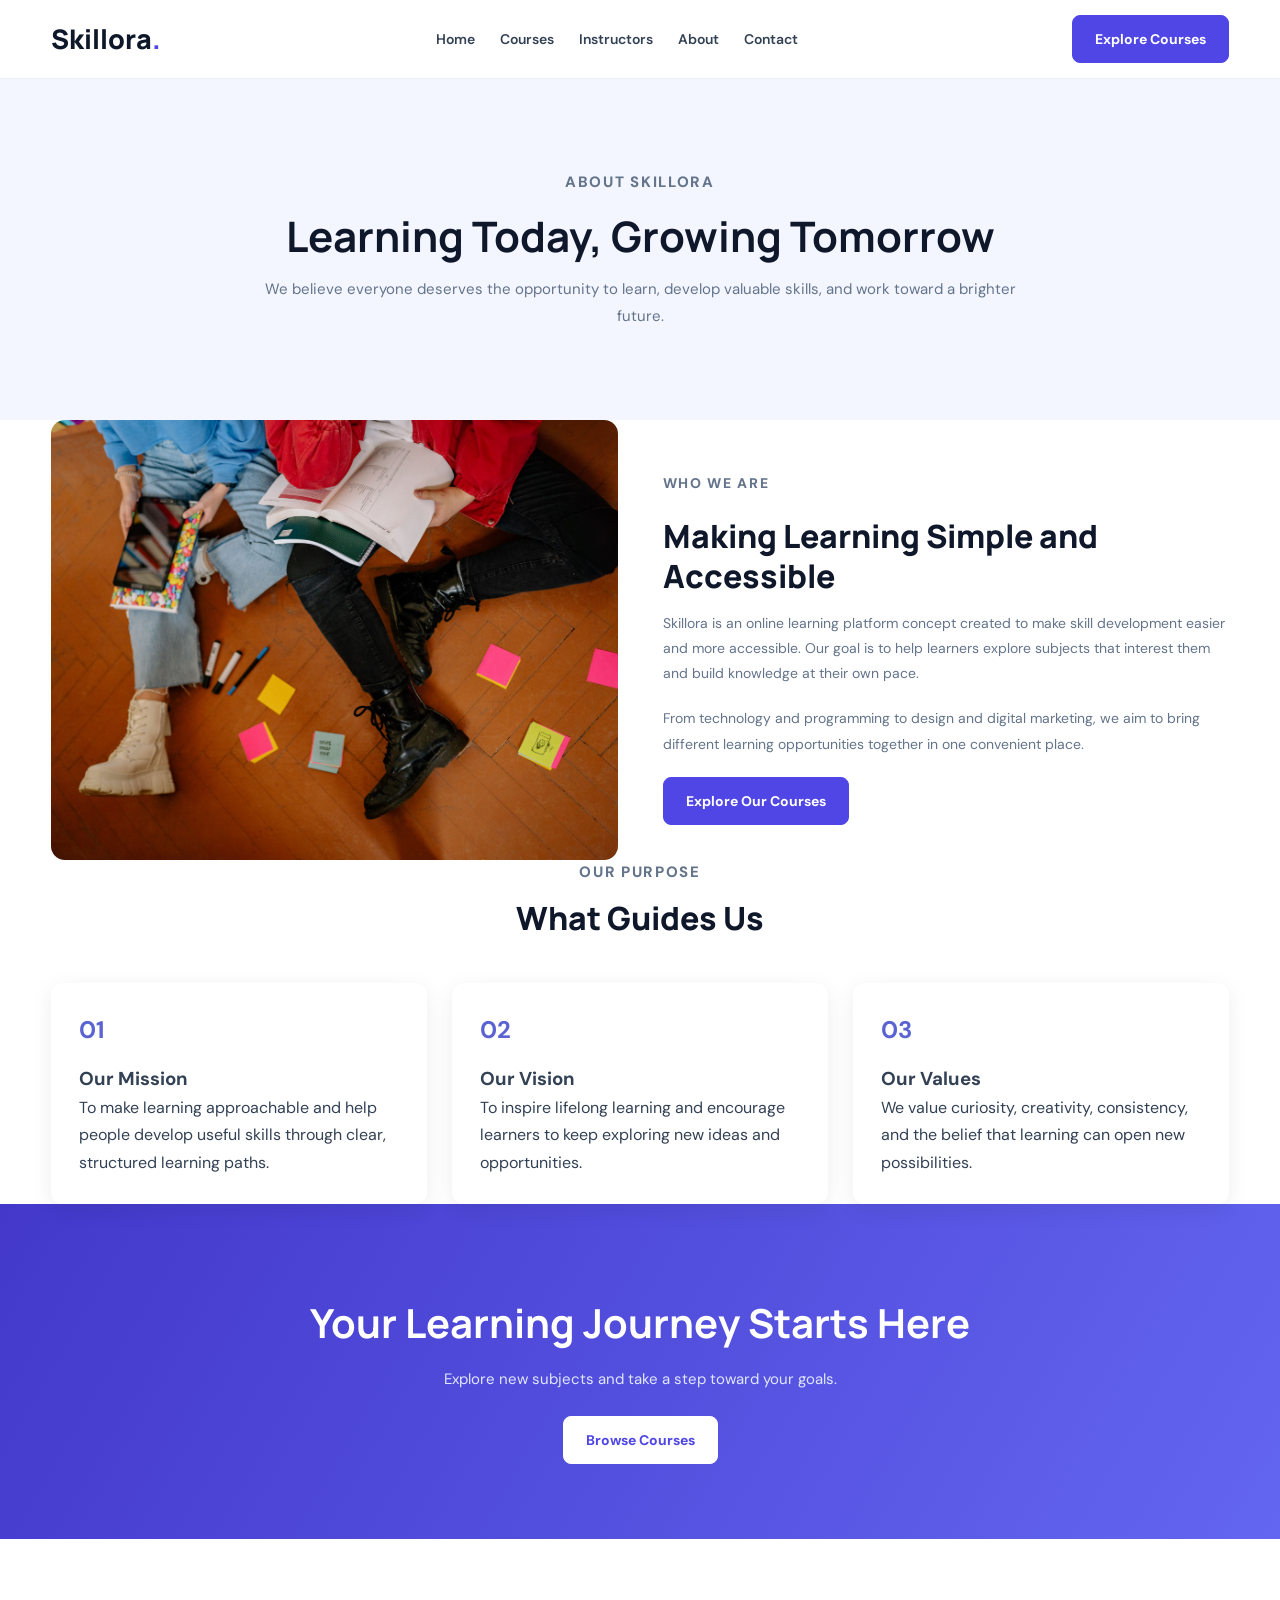
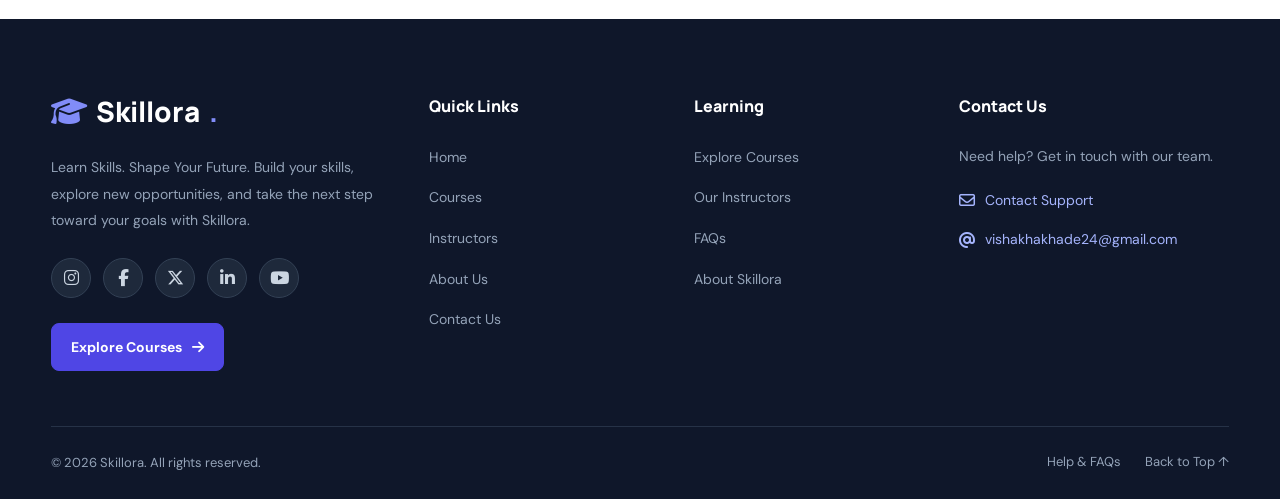
==== commit bcdd81eb: "add images" ====
--- a/pages/about.html
+++ b/pages/about.html
@@ -11,7 +11,8 @@
 >
 </head>
 <body>
-<header class="navbar">
+
+    <header class="navbar">
     <div class="nav-container">
 
         <a href="../index.html" class="logo">
@@ -26,31 +27,30 @@
                 </li>
 
                 <li>
-                    <a href="courses.html">Courses</a>
-                </li>
-
-                <li>
-                    <a href="instructors.html">Instructors</a>
-                </li>
-
-                <li>
-                    <a href="about.html">About</a>
-                </li>
-
-                <li>
-                    <a href="contact.html">Contact</a>
+                    <a href="./courses.html">Courses</a>
+                </li>
+
+                <li>
+                    <a href="./instructors.html">Instructors</a>
+                </li>
+
+                <li>
+                    <a href="./about.html">About</a>
+                </li>
+
+                <li>
+                    <a href="./contact.html">Contact</a>
                 </li>
 
             </ul>
         </nav>
 
-        <a href="courses.html" class="btn-primary">
+        <a href="./courses.html" class="btn-primary">
             Explore Courses
         </a>
 
     </div>
 </header>
-
     <!-- Hero -->
     <section class="page-hero">
         <div class="container">
@@ -68,7 +68,7 @@
         <div class="container about-container">
 
             <div class="about-image">
-                <img src="../assets/images/learning.jpg"
+                <img src="../assets/studing.jpg"
                      alt="Students learning new skills">
             </div>
 
@@ -148,8 +148,6 @@
         </div>
     </section>
 
-    <!-- Footer -->
-   <!-- Footer -->
 <footer class="site-footer" id="site-footer">
 
     <div class="footer-container">
@@ -157,7 +155,7 @@
         <!-- Brand and Social Media -->
         <div class="footer-brand">
 
-            <a href="index.html" class="footer-logo">
+            <a href="../index.html" class="footer-logo">
                 <i class="fa-solid fa-graduation-cap"></i>
                 Skillora<span>.</span>
             </a>
@@ -207,7 +205,7 @@
 
             </div>
 
-            <a href="pages/courses.html" class="footer-cta">
+            <a href="courses.html" class="footer-cta">
                 Explore Courses <i class="fa-solid fa-arrow-right"></i>
             </a>
 
@@ -220,11 +218,11 @@
             <h3>Quick Links</h3>
 
             <ul>
-                <li><a href="index.html">Home</a></li>
-                <li><a href="pages/courses.html">Courses</a></li>
-                <li><a href="pages/instructors.html">Instructors</a></li>
-                <li><a href="pages/about.html">About Us</a></li>
-                <li><a href="pages/contact.html">Contact Us</a></li>
+                <li><a href="../index.html">Home</a></li>
+                <li><a href="courses.html">Courses</a></li>
+                <li><a href="instructors.html">Instructors</a></li>
+                <li><a href="about.html">About Us</a></li>
+                <li><a href="contact.html">Contact Us</a></li>
             </ul>
 
         </div>
@@ -236,10 +234,10 @@
             <h3>Learning</h3>
 
             <ul>
-                <li><a href="pages/courses.html">Explore Courses</a></li>
-                <li><a href="pages/instructors.html">Our Instructors</a></li>
-                <li><a href="pages/faq.html">FAQs</a></li>
-                <li><a href="pages/about.html">About Skillora</a></li>
+                <li><a href="./courses.html">Explore Courses</a></li>
+                <li><a href="./instructors.html">Our Instructors</a></li>
+                <li><a href="./faq.html">FAQs</a></li>
+                <li><a href="./about.html">About Skillora</a></li>
             </ul>
 
         </div>
@@ -252,7 +250,7 @@
 
             <p>Need help? Get in touch with our team.</p>
 
-            <a href="pages/contact.html" class="footer-contact-link">
+            <a href="./contact.html" class="footer-contact-link">
                 <i class="fa-regular fa-envelope"></i>
                 Contact Support
             </a>
@@ -260,7 +258,7 @@
             <!-- Replace with your real email -->
             <a href="mailto:vishakhakhade24@gmail.com" class="footer-email">
                 <i class="fa-solid fa-at"></i>
-               vishakhakhade24@gmail.com
+                vishakhakhade24@gmail.com
             </a>
 
         </div>
@@ -276,7 +274,7 @@
         </p>
 
         <div class="footer-bottom-links">
-            <a href="pages/faq.html">Help & FAQs</a>
+            <a href="faq.html">Help & FAQs</a>
             <a href="#top">Back to Top ↑</a>
         </div>
 
--- a/style.css
+++ b/style.css
@@ -589,6 +589,7 @@
 }
 
 .instructor-card {
+    height: 400px;
     text-align: center;
     background: #ffffff;
     padding: 25px;
@@ -602,13 +603,6 @@
     box-shadow: 0 12px 30px rgba(15, 23, 42, 0.08);
 }
 
-.instructor-card img {
-    width: 120px;
-    height: 120px;
-    object-fit: cover;
-    border-radius: 50%;
-    margin: 0 auto 18px;
-}
 
 .instructor-card h3 {
     color: var(--dark);
@@ -1528,4 +1522,14 @@
     .faq-item {
         padding: 18px;
     }
+}
+/* Fix Instructor Images - Perfect Circle */
+.instructor-card img {
+    width: 250px !important;
+    height: 280px !important;
+    aspect-ratio: 1 / 1;
+    object-fit: cover;
+    border-radius: 50% !important;
+    display: block;
+    margin: 0 auto 20px;
 }
